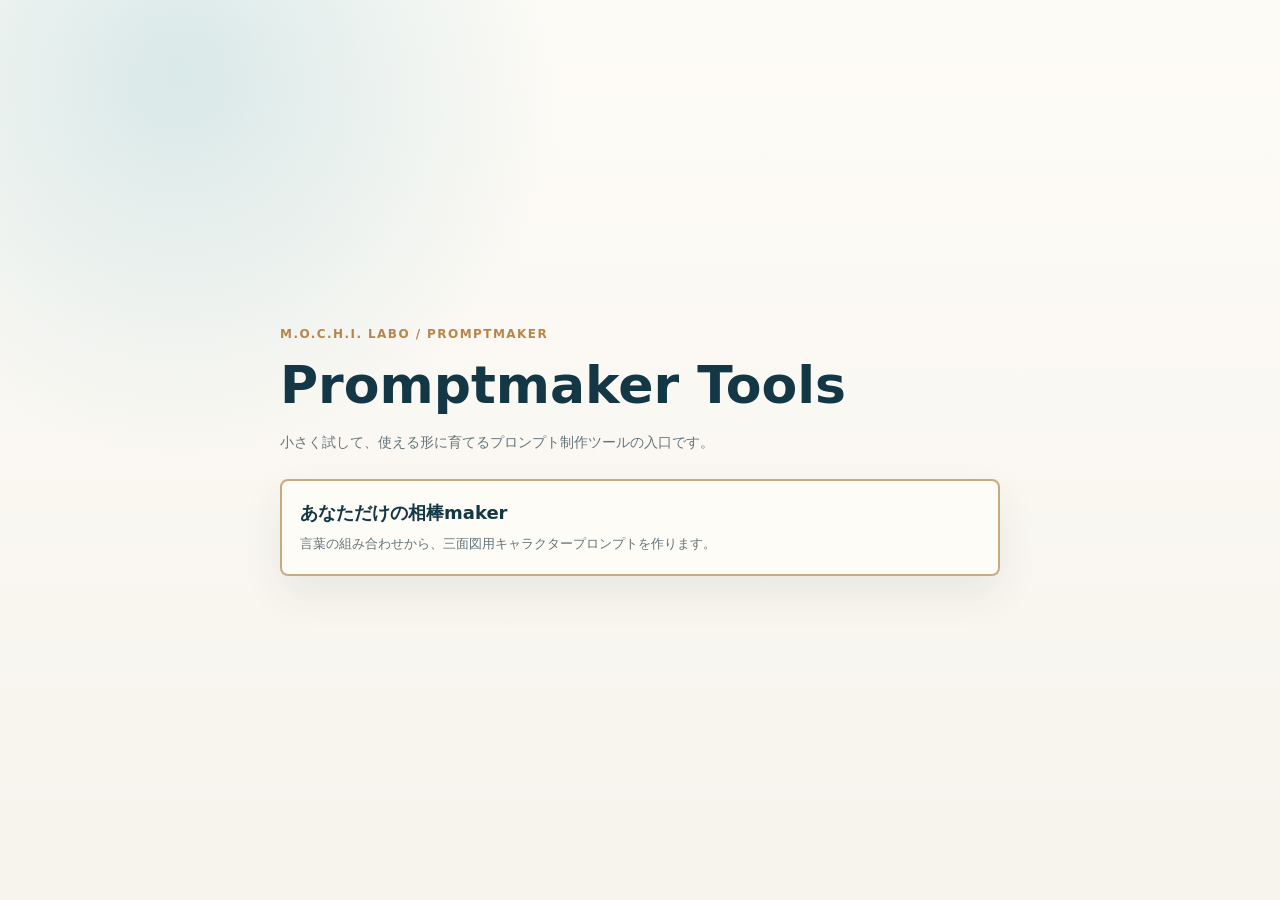
==== promptmaker/index.html @ 5429f0e9 "Add companion character prompt maker" ====
<!doctype html>
<html lang="ja">
<head>
  <meta charset="utf-8">
  <meta name="viewport" content="width=device-width, initial-scale=1">
  <title>Promptmaker Tools</title>
  <style>
    :root {
      --bg: #f7f4ee;
      --surface: #fffdf8;
      --ink: #1d2f39;
      --muted: #64747b;
      --line: #c8aa82;
      --sea: #143746;
      --amber: #b9854a;
    }

    * {
      box-sizing: border-box;
    }

    html {
      min-width: 320px;
      background: var(--bg);
      color: var(--ink);
      font-family: "Yu Gothic", "Hiragino Kaku Gothic ProN", "Noto Sans JP", system-ui, sans-serif;
      line-height: 1.8;
    }

    body {
      margin: 0;
    }

    main {
      min-height: 100svh;
      display: grid;
      align-content: center;
      padding: 32px 16px;
      background:
        radial-gradient(circle at 14% 8%, rgba(134, 190, 203, 0.3), transparent 28%),
        linear-gradient(180deg, rgba(255, 253, 248, 0.82), rgba(247, 244, 238, 0.98));
    }

    .shell {
      width: min(100%, 720px);
      margin: 0 auto;
    }

    .eyebrow {
      margin: 0 0 8px;
      color: var(--amber);
      font-size: 12px;
      font-weight: 700;
      letter-spacing: 0.12em;
      text-transform: uppercase;
    }

    h1 {
      margin: 0;
      color: var(--sea);
      font-size: clamp(30px, 9vw, 52px);
      line-height: 1.2;
      letter-spacing: 0;
    }

    .lead {
      max-width: 560px;
      margin: 14px 0 24px;
      color: var(--muted);
      font-size: 14px;
    }

    .tool-link {
      display: block;
      border: 2px solid var(--line);
      border-radius: 8px;
      padding: 18px;
      color: inherit;
      background: rgba(255, 253, 248, 0.88);
      text-decoration: none;
      box-shadow: 0 18px 42px rgba(32, 46, 52, 0.08);
    }

    .tool-link strong {
      display: block;
      color: var(--sea);
      font-size: 18px;
      line-height: 1.5;
    }

    .tool-link span {
      display: block;
      margin-top: 6px;
      color: var(--muted);
      font-size: 13px;
    }
  </style>
</head>
<body>
  <main>
    <div class="shell">
      <p class="eyebrow">M.O.C.H.I. LABO / Promptmaker</p>
      <h1>Promptmaker Tools</h1>
      <p class="lead">小さく試して、使える形に育てるプロンプト制作ツールの入口です。</p>
      <a class="tool-link" href="dev/companion-maker.html">
        <strong>あなただけの相棒maker</strong>
        <span>言葉の組み合わせから、三面図用キャラクタープロンプトを作ります。</span>
      </a>
    </div>
  </main>
</body>
</html>
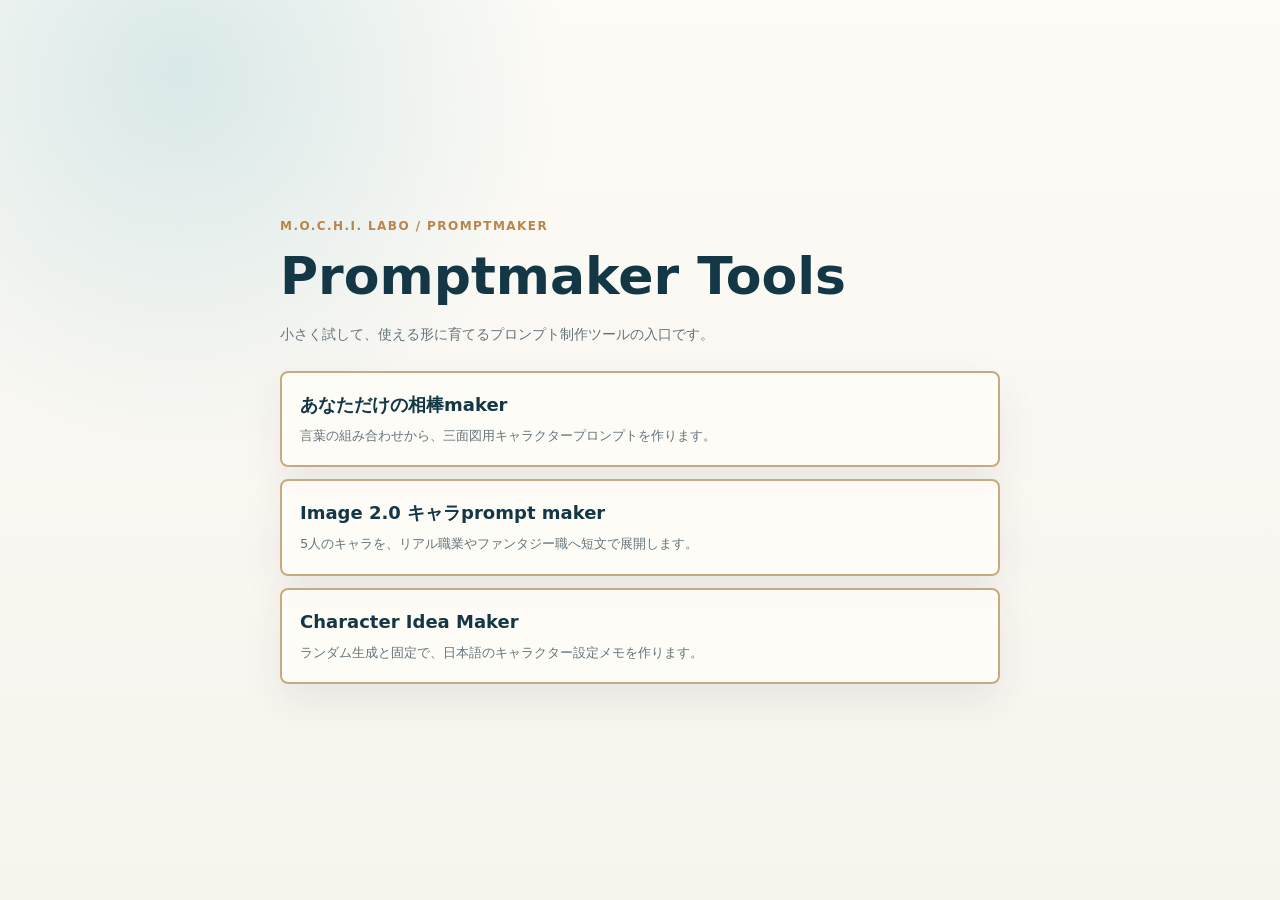
==== commit 67bfdd05: "Add promptmaker dev tools" ====
--- a/promptmaker/index.html
+++ b/promptmaker/index.html
@@ -81,6 +81,10 @@
       box-shadow: 0 18px 42px rgba(32, 46, 52, 0.08);
     }
 
+    .tool-link + .tool-link {
+      margin-top: 12px;
+    }
+
     .tool-link strong {
       display: block;
       color: var(--sea);
@@ -106,6 +110,14 @@
         <strong>あなただけの相棒maker</strong>
         <span>言葉の組み合わせから、三面図用キャラクタープロンプトを作ります。</span>
       </a>
+      <a class="tool-link" href="dev/image2-character-promptmaker.html">
+        <strong>Image 2.0 キャラprompt maker</strong>
+        <span>5人のキャラを、リアル職業やファンタジー職へ短文で展開します。</span>
+      </a>
+      <a class="tool-link" href="dev/character-promptmaker/">
+        <strong>Character Idea Maker</strong>
+        <span>ランダム生成と固定で、日本語のキャラクター設定メモを作ります。</span>
+      </a>
     </div>
   </main>
 </body>
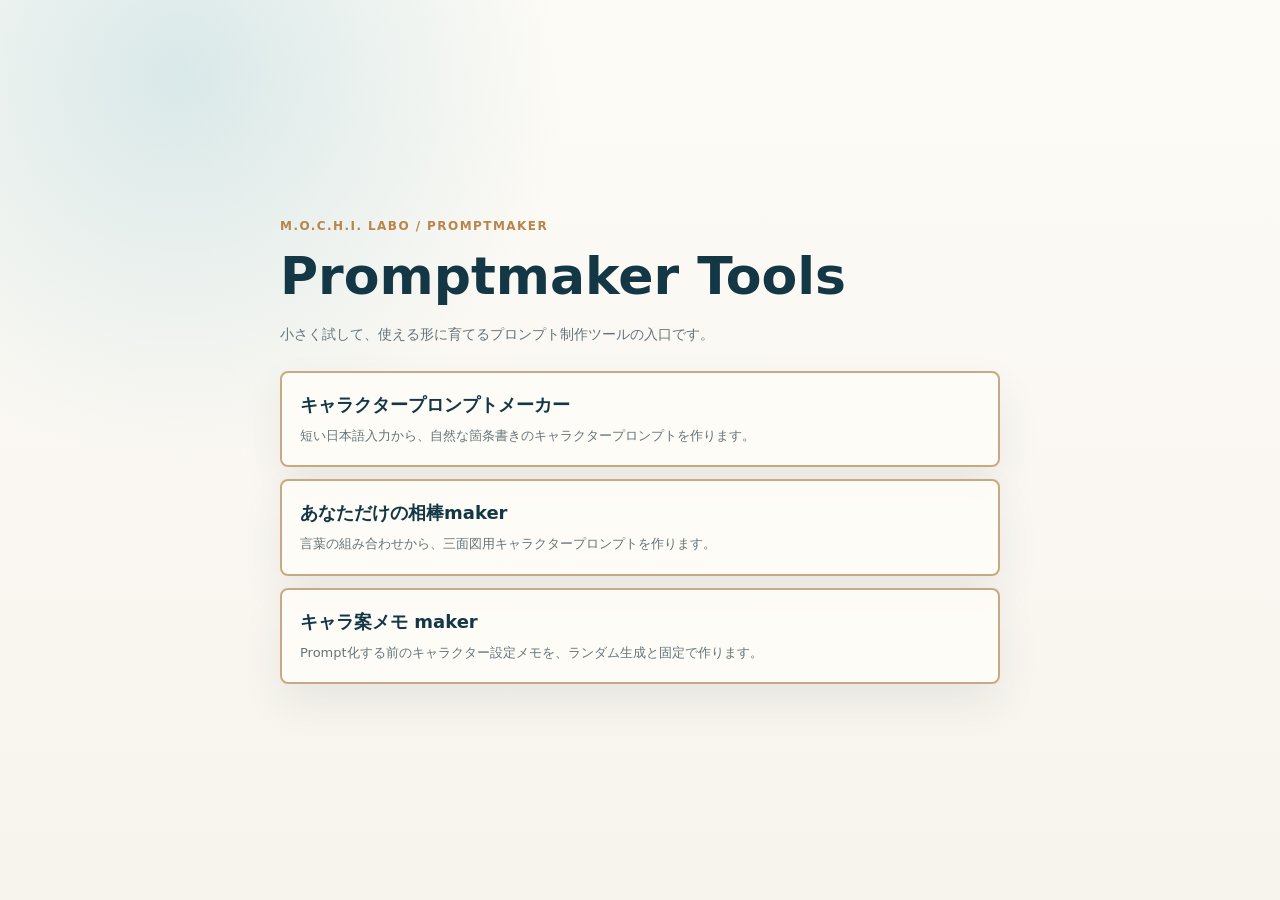
==== commit 0c921a41: "Add simple character prompt maker" ====
--- a/promptmaker/index.html
+++ b/promptmaker/index.html
@@ -106,17 +106,17 @@
       <p class="eyebrow">M.O.C.H.I. LABO / Promptmaker</p>
       <h1>Promptmaker Tools</h1>
       <p class="lead">小さく試して、使える形に育てるプロンプト制作ツールの入口です。</p>
+      <a class="tool-link" href="simple-character-promptmaker/">
+        <strong>キャラクタープロンプトメーカー</strong>
+        <span>短い日本語入力から、自然な箇条書きのキャラクタープロンプトを作ります。</span>
+      </a>
       <a class="tool-link" href="dev/companion-maker.html">
         <strong>あなただけの相棒maker</strong>
         <span>言葉の組み合わせから、三面図用キャラクタープロンプトを作ります。</span>
       </a>
-      <a class="tool-link" href="dev/image2-character-promptmaker.html">
-        <strong>Image 2.0 キャラprompt maker</strong>
-        <span>5人のキャラを、リアル職業やファンタジー職へ短文で展開します。</span>
-      </a>
       <a class="tool-link" href="dev/character-promptmaker/">
-        <strong>Character Idea Maker</strong>
-        <span>ランダム生成と固定で、日本語のキャラクター設定メモを作ります。</span>
+        <strong>キャラ案メモ maker</strong>
+        <span>Prompt化する前のキャラクター設定メモを、ランダム生成と固定で作ります。</span>
       </a>
     </div>
   </main>
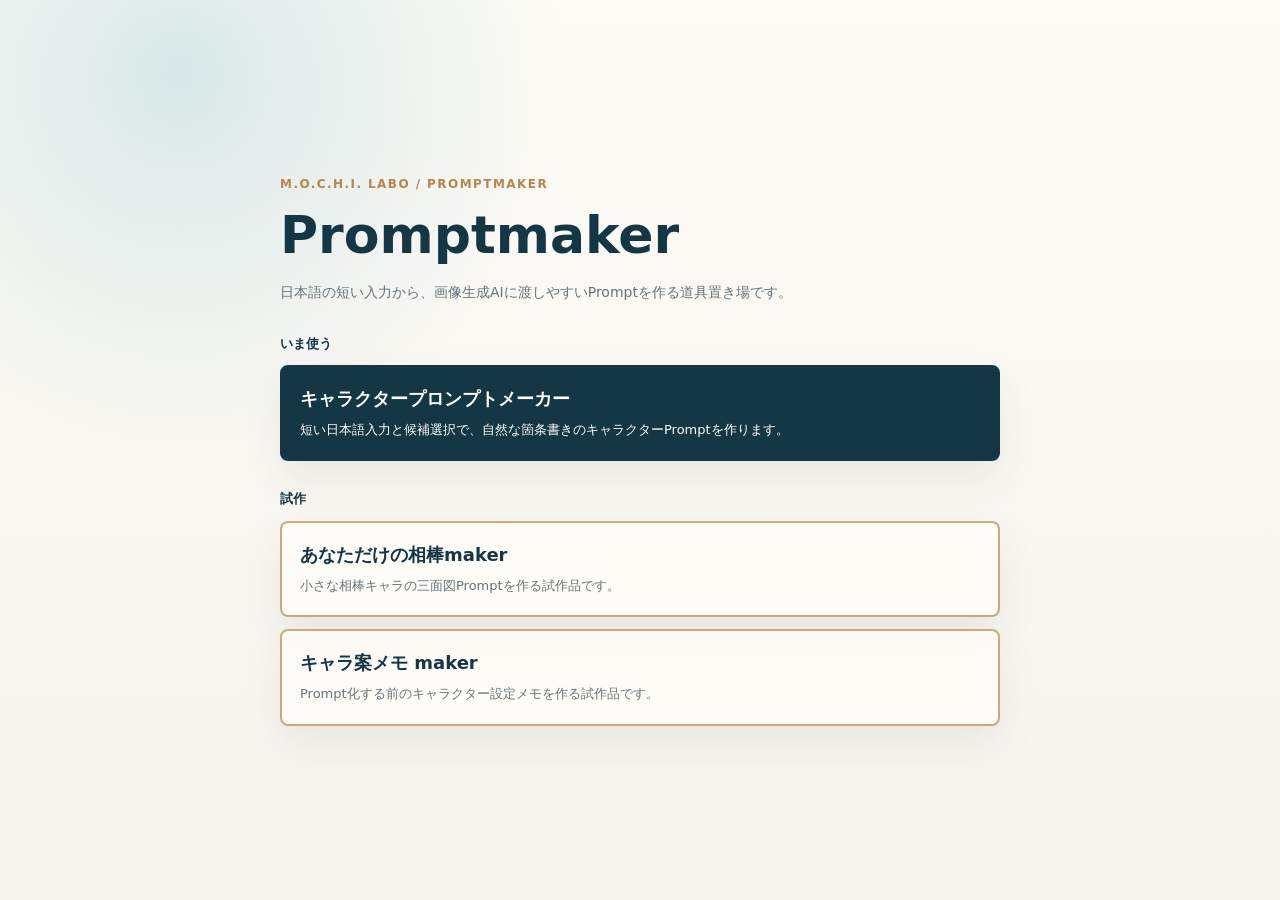
==== commit fe72a16c: "Organize promptmaker entry points" ====
--- a/promptmaker/index.html
+++ b/promptmaker/index.html
@@ -3,7 +3,7 @@
 <head>
   <meta charset="utf-8">
   <meta name="viewport" content="width=device-width, initial-scale=1">
-  <title>Promptmaker Tools</title>
+  <title>Promptmaker</title>
   <style>
     :root {
       --bg: #f7f4ee;
@@ -70,6 +70,13 @@
       font-size: 14px;
     }
 
+    .section-label {
+      margin: 26px 0 10px;
+      color: var(--sea);
+      font-size: 13px;
+      font-weight: 700;
+    }
+
     .tool-link {
       display: block;
       border: 2px solid var(--line);
@@ -79,6 +86,17 @@
       background: rgba(255, 253, 248, 0.88);
       text-decoration: none;
       box-shadow: 0 18px 42px rgba(32, 46, 52, 0.08);
+    }
+
+    .tool-link.primary {
+      border-color: var(--sea);
+      background: var(--sea);
+      color: var(--surface);
+    }
+
+    .tool-link.primary strong,
+    .tool-link.primary span {
+      color: var(--surface);
     }
 
     .tool-link + .tool-link {
@@ -104,19 +122,21 @@
   <main>
     <div class="shell">
       <p class="eyebrow">M.O.C.H.I. LABO / Promptmaker</p>
-      <h1>Promptmaker Tools</h1>
-      <p class="lead">小さく試して、使える形に育てるプロンプト制作ツールの入口です。</p>
-      <a class="tool-link" href="simple-character-promptmaker/">
+      <h1>Promptmaker</h1>
+      <p class="lead">日本語の短い入力から、画像生成AIに渡しやすいPromptを作る道具置き場です。</p>
+      <p class="section-label">いま使う</p>
+      <a class="tool-link primary" href="simple-character-promptmaker/">
         <strong>キャラクタープロンプトメーカー</strong>
-        <span>短い日本語入力から、自然な箇条書きのキャラクタープロンプトを作ります。</span>
+        <span>短い日本語入力と候補選択で、自然な箇条書きのキャラクターPromptを作ります。</span>
       </a>
+      <p class="section-label">試作</p>
       <a class="tool-link" href="dev/companion-maker.html">
         <strong>あなただけの相棒maker</strong>
-        <span>言葉の組み合わせから、三面図用キャラクタープロンプトを作ります。</span>
+        <span>小さな相棒キャラの三面図Promptを作る試作品です。</span>
       </a>
       <a class="tool-link" href="dev/character-promptmaker/">
         <strong>キャラ案メモ maker</strong>
-        <span>Prompt化する前のキャラクター設定メモを、ランダム生成と固定で作ります。</span>
+        <span>Prompt化する前のキャラクター設定メモを作る試作品です。</span>
       </a>
     </div>
   </main>
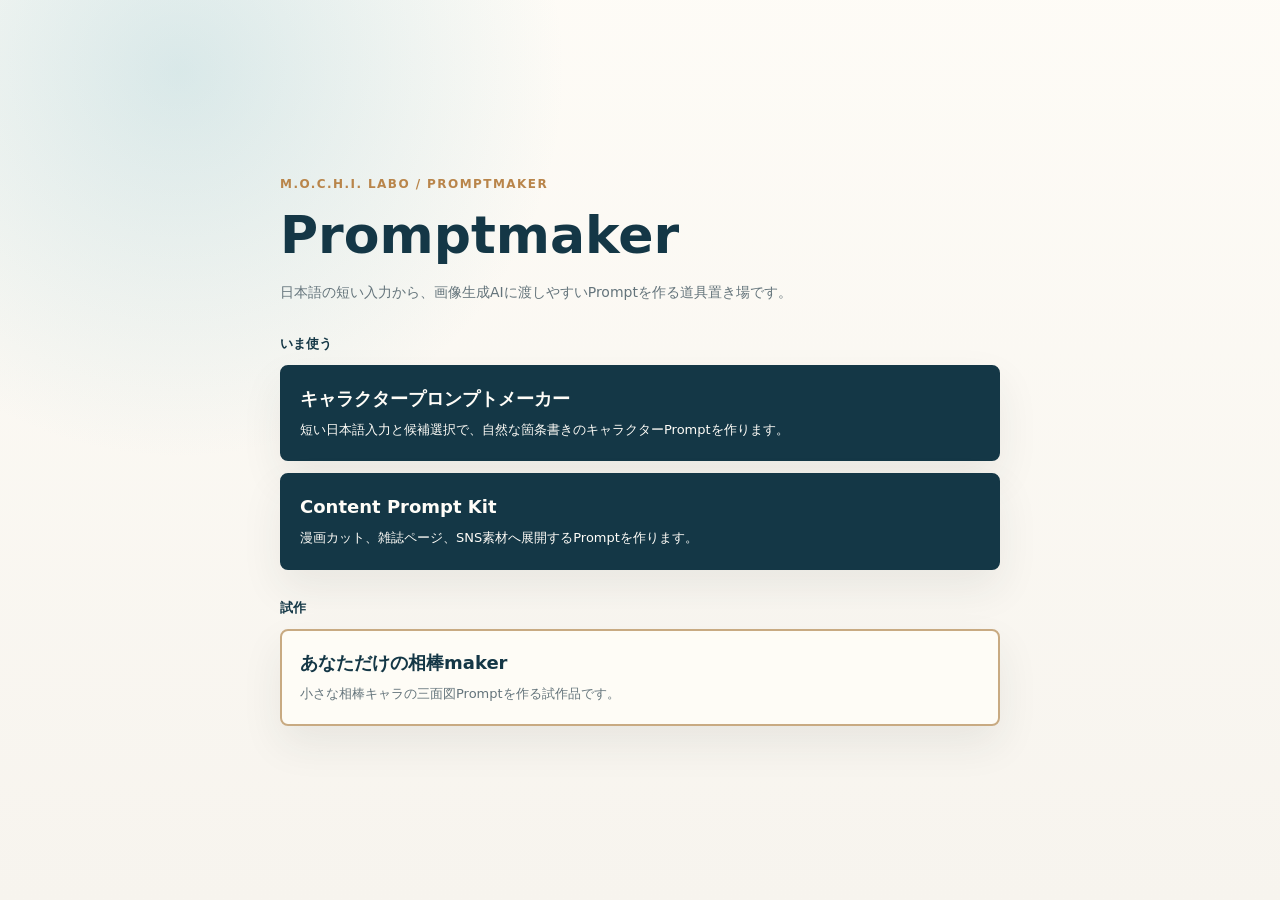
==== commit d4e32978: "Add content prompt kit" ====
--- a/promptmaker/index.html
+++ b/promptmaker/index.html
@@ -129,15 +129,15 @@
         <strong>キャラクタープロンプトメーカー</strong>
         <span>短い日本語入力と候補選択で、自然な箇条書きのキャラクターPromptを作ります。</span>
       </a>
+      <a class="tool-link primary" href="content-kit/">
+        <strong>Content Prompt Kit</strong>
+        <span>漫画カット、雑誌ページ、SNS素材へ展開するPromptを作ります。</span>
+      </a>
       <p class="section-label">試作</p>
       <a class="tool-link" href="dev/companion-maker.html">
         <strong>あなただけの相棒maker</strong>
         <span>小さな相棒キャラの三面図Promptを作る試作品です。</span>
       </a>
-      <a class="tool-link" href="dev/character-promptmaker/">
-        <strong>キャラ案メモ maker</strong>
-        <span>Prompt化する前のキャラクター設定メモを作る試作品です。</span>
-      </a>
     </div>
   </main>
 </body>
